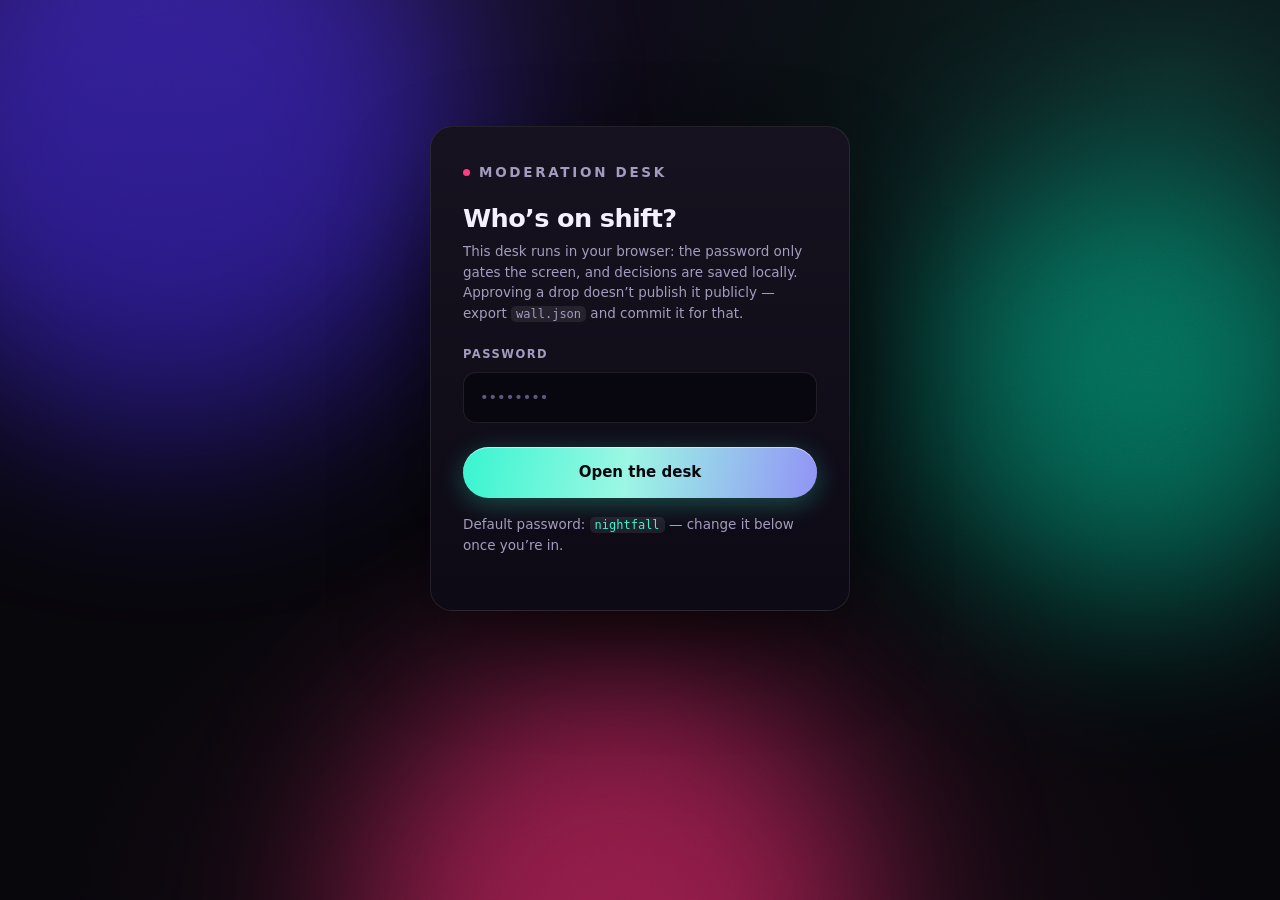
==== admin.html @ ce59684a "SPILL — anonymous confessions & exposés, static site with GitHub Actions moderation - static wall on" ====
<!doctype html>
<html lang="en">
<head>
<meta charset="utf-8" />
<meta name="viewport" content="width=device-width, initial-scale=1" />
<title>SPILL — moderation desk</title>
<meta name="robots" content="noindex" />
<link rel="stylesheet" href="styles.css" />
<style>
  .desk { max-width: 1100px; margin: 0 auto; padding: 40px clamp(16px, 4vw, 40px) 80px; }
  .login { max-width: 420px; margin: 14vh auto; padding: 32px; border: 1px solid var(--line); border-radius: 22px;
    background: linear-gradient(180deg, #16121f, #0d0a15); box-shadow: 0 40px 120px -40px #000; }
  .login h1 { font-size: 1.6rem; margin-bottom: 8px; }
  .login p { color: var(--muted); font-size: 13.5px; margin-bottom: 22px; }
  .desk-head { display: flex; align-items: center; gap: 16px; flex-wrap: wrap; padding-bottom: 20px; border-bottom: 1px solid var(--line); }
  .desk-head h1 { font-size: 1.5rem; margin-right: auto; }
  .desk-stats { display: flex; gap: 10px; flex-wrap: wrap; margin: 24px 0; }
  .chip { font-size: 12.5px; color: var(--muted); border: 1px solid var(--line); border-radius: 999px; padding: 7px 14px; background: rgba(255,255,255,.035); }
  .chip b { color: var(--ink); font-variant-numeric: tabular-nums; }
  .qcard { border: 1px solid var(--line); border-radius: 18px; padding: 22px; margin-bottom: 14px;
    background: linear-gradient(180deg, rgba(255,255,255,.05), rgba(255,255,255,.012)), var(--panel-solid); }
  .qcard.flagged { border-color: rgba(255, 204, 102, .45); }
  .qcard.reported { border-color: rgba(255, 61, 132, .5); }
  .qmeta { display: flex; align-items: center; gap: 10px; flex-wrap: wrap; font-size: 11.5px; color: var(--muted-2); margin-bottom: 12px; font-family: var(--mono); }
  .qcard h3 { font-size: 1.05rem; margin-bottom: 10px; }
  .qbody { font-size: 14px; color: #cfc8e6; white-space: pre-wrap; line-height: 1.6; overflow-wrap: anywhere; }
  .qactions { display: flex; gap: 9px; flex-wrap: wrap; align-items: center; margin-top: 18px; padding-top: 16px; border-top: 1px solid var(--line); }
  .qactions input { flex: 1; min-width: 180px; padding: 10px 14px; border-radius: 11px; border: 1px solid var(--line);
    background: rgba(6,5,12,.6); outline: none; font-size: 13px; }
  .btn-approve { border: 0; color: #06070c; background: linear-gradient(100deg, var(--cyan), #9cf7e4); }
  .btn-reject { border: 1px solid rgba(255,61,132,.5); color: #ff9ab8; background: rgba(255,61,132,.08); }
  .recent-row { display: flex; align-items: center; gap: 12px; padding: 12px 16px; border: 1px solid var(--line);
    border-radius: 12px; margin-bottom: 8px; font-size: 13px; background: rgba(255,255,255,.025); }
  .recent-row .ttl { flex: 1; overflow: hidden; text-overflow: ellipsis; white-space: nowrap; }
  .tabs { display: flex; gap: 8px; margin: 24px 0 18px; }
  .tabs button { border: 1px solid var(--line); background: rgba(255,255,255,.03); color: var(--muted); padding: 8px 16px; border-radius: 999px; font-size: 13px; font-weight: 650; }
  .tabs button.on { color: #06070c; background: var(--ink); border-color: transparent; }
  .section-title { font-size: 12px; letter-spacing: .16em; text-transform: uppercase; color: var(--muted-2); font-weight: 700; margin: 26px 0 12px; }
</style>
</head>
<body>
<div class="aurora" aria-hidden="true"><span class="orb orb-a"></span><span class="orb orb-b"></span><span class="orb orb-c"></span></div>
<div class="grain" aria-hidden="true"></div>

<section class="login" id="login">
  <p class="eyebrow"><span class="pulse"></span> moderation desk</p>
  <h1>Who’s on shift?</h1>
  <p>This desk runs in your browser: the password only gates the screen, and decisions are saved locally.
  Approving a drop doesn’t publish it publicly — export <code>wall.json</code> and commit it for that.</p>
  <label class="field">
    <span>Password</span>
    <input id="password" type="password" placeholder="••••••••" autocomplete="current-password" />
  </label>
  <p class="form-error" id="loginError" hidden></p>
  <button class="btn btn-primary btn-lg" id="loginBtn" style="width:100%;margin-top:8px">Open the desk</button>
  <p class="hint" style="margin-top:16px">Default password: <code style="color:var(--cyan)">nightfall</code> — change it below once you’re in.</p>
</section>

<main class="desk" id="desk" hidden>
  <div class="desk-head">
    <h1>Review queue</h1>
    <span class="chip">live drops <b id="countApproved">0</b></span>
    <button class="btn btn-ghost" id="refresh">Refresh</button>
    <button class="btn btn-ghost" id="logout">Sign out</button>
  </div>

  <div class="desk-stats" id="deskStats"></div>

  <div class="tabs">
    <button class="on" data-tab="queue">Queue</button>
    <button data-tab="recent">Recent decisions</button>
    <button data-tab="publish">Publish</button>
  </div>

  <div id="queueWrap">
    <div class="section-title">Waiting on a human</div>
    <div id="queue"></div>
  </div>

  <div id="recentWrap" hidden>
    <div class="section-title">Last 40 decisions</div>
    <div id="recent"></div>
  </div>

  <div id="publishWrap" hidden>
    <div class="section-title">Turn approved drops into the public wall</div>
    <p class="hint" style="margin-bottom:14px;max-width:74ch">
      Everything approved in this browser gets merged with the current <code>data/wall.json</code>.
      Copy the result, paste it over <code>data/wall.json</code> in your repo, commit — GitHub Pages
      rebuilds in about a minute and the drops appear for every visitor.
    </p>
    <div class="qactions" style="border:0;padding:0;margin-bottom:12px">
      <button class="btn btn-primary" id="genWall">Generate wall.json</button>
      <button class="btn btn-ghost" id="copyWall">Copy</button>
      <button class="btn btn-ghost" id="downloadWall">Download</button>
      <button class="btn btn-reject" id="resetAll">Reset this browser’s data</button>
    </div>
    <textarea id="wallOut" rows="14" spellcheck="false" placeholder="Click “Generate wall.json” — the merged JSON shows up here."
      style="width:100%;padding:14px;border-radius:14px;border:1px solid var(--line);background:rgba(6,5,12,.65);
      font-family:var(--mono);font-size:12px;line-height:1.5;outline:none;resize:vertical"></textarea>

    <div class="section-title" style="margin-top:30px">Desk password</div>
    <div class="qactions" style="border:0;padding:0">
      <input id="newPass" type="password" placeholder="new local password" style="max-width:280px" />
      <button class="btn btn-ghost" id="savePass">Save</button>
    </div>
  </div>
</main>

<div class="toast" id="toast" hidden></div>
<script src="store.js"></script>
<script src="admin.js"></script>
</body>
</html>
---- styles.css ----
:root {
  --bg: #07060b;
  --bg-2: #0b0912;
  --panel: rgba(20, 17, 32, 0.72);
  --panel-solid: #141120;
  --line: rgba(255, 255, 255, 0.09);
  --line-strong: rgba(255, 255, 255, 0.16);
  --ink: #f4f1ff;
  --muted: #a49cbe;
  --muted-2: #7a7295;
  --cyan: #38f5d0;
  --magenta: #ff3d84;
  --violet: #8b5cff;
  --amber: #ffcc66;
  --radius: 20px;
  --font: "Inter", ui-sans-serif, system-ui, -apple-system, "Segoe UI", Roboto, "Helvetica Neue", sans-serif;
  --mono: ui-monospace, "SF Mono", SFMono-Regular, Menlo, Consolas, monospace;
}

* { box-sizing: border-box; }

html { scroll-behavior: smooth; }

body {
  margin: 0;
  background: var(--bg);
  color: var(--ink);
  font-family: var(--font);
  font-size: 16px;
  line-height: 1.55;
  -webkit-font-smoothing: antialiased;
  overflow-x: hidden;
}

h1, h2, h3 { margin: 0; line-height: 1.08; letter-spacing: -0.025em; font-weight: 800; }
p { margin: 0; }
a { color: inherit; text-decoration: none; }
button, input, textarea, select { font: inherit; color: inherit; }
button { cursor: pointer; }
::selection { background: rgba(139, 92, 255, 0.45); color: #fff; }

/* ── background ─────────────────────────────────────────── */
.aurora {
  position: fixed;
  inset: 0;
  z-index: -2;
  overflow: hidden;
  background:
    radial-gradient(1200px 700px at 12% -10%, rgba(139, 92, 255, 0.20), transparent 60%),
    radial-gradient(900px 600px at 92% 8%, rgba(56, 245, 208, 0.13), transparent 60%),
    radial-gradient(900px 700px at 50% 105%, rgba(255, 61, 132, 0.13), transparent 65%),
    var(--bg);
}
.orb {
  position: absolute;
  border-radius: 50%;
  filter: blur(90px);
  opacity: 0.5;
  animation: drift 26s ease-in-out infinite alternate;
}
.orb-a { width: 46vw; height: 46vw; left: -10vw; top: -12vw; background: #4b2cff; }
.orb-b { width: 34vw; height: 34vw; right: -6vw; top: 18vh; background: #00d3a7; animation-delay: -9s; }
.orb-c { width: 40vw; height: 40vw; left: 28vw; bottom: -22vw; background: #ff2d78; animation-delay: -16s; }
@keyframes drift {
  from { transform: translate3d(0, 0, 0) scale(1); }
  to { transform: translate3d(4vw, 5vh, 0) scale(1.16); }
}

.grain {
  position: fixed;
  inset: 0;
  z-index: -1;
  pointer-events: none;
  opacity: 0.22;
  mix-blend-mode: overlay;
  background-image: url("data:image/svg+xml,%3Csvg xmlns='http://www.w3.org/2000/svg' width='160' height='160'%3E%3Cfilter id='n'%3E%3CfeTurbulence type='fractalNoise' baseFrequency='0.85' numOctaves='3'/%3E%3C/filter%3E%3Crect width='160' height='160' filter='url(%23n)' opacity='0.55'/%3E%3C/svg%3E");
}

/* ── top bar ────────────────────────────────────────────── */
.topbar {
  position: sticky;
  top: 0;
  z-index: 40;
  display: flex;
  align-items: center;
  gap: 22px;
  padding: 16px clamp(16px, 4vw, 48px);
  background: rgba(7, 6, 11, 0.66);
  backdrop-filter: blur(18px) saturate(140%);
  border-bottom: 1px solid var(--line);
}
.wordmark {
  display: flex;
  align-items: center;
  gap: 9px;
  font-weight: 900;
  font-size: 19px;
  letter-spacing: 0.16em;
}
.wordmark .dot {
  width: 10px; height: 10px; border-radius: 50%;
  background: var(--cyan);
  box-shadow: 0 0 14px var(--cyan), 0 0 34px rgba(56, 245, 208, 0.6);
  animation: pulseDot 3.4s ease-in-out infinite;
}
@keyframes pulseDot { 50% { transform: scale(0.72); opacity: 0.7; } }
.wordmark-sub {
  font-size: 10px;
  letter-spacing: 0.22em;
  color: var(--muted-2);
  font-weight: 600;
  text-transform: uppercase;
  border-left: 1px solid var(--line-strong);
  padding-left: 10px;
  margin-left: 2px;
}
.topnav { display: flex; align-items: center; gap: 22px; margin-left: auto; font-size: 14px; color: var(--muted); }
.topnav a:hover, .linkbtn:hover { color: var(--ink); }
.linkbtn { background: none; border: 0; padding: 0; color: var(--muted); font-size: 14px; }

/* ── buttons ────────────────────────────────────────────── */
.btn {
  border: 1px solid var(--line-strong);
  background: rgba(255, 255, 255, 0.04);
  color: var(--ink);
  padding: 10px 18px;
  border-radius: 999px;
  font-weight: 650;
  font-size: 14px;
  transition: transform 0.18s ease, background 0.18s ease, box-shadow 0.28s ease, border-color 0.18s ease;
  white-space: nowrap;
}
.btn:hover { transform: translateY(-1px); background: rgba(255, 255, 255, 0.08); }
.btn:active { transform: translateY(0) scale(0.99); }
.btn-primary {
  border: 0;
  color: #06070c;
  background: linear-gradient(100deg, var(--cyan), #9cf7e4 46%, var(--violet) 130%);
  box-shadow: 0 6px 26px rgba(56, 245, 208, 0.28), inset 0 1px 0 rgba(255, 255, 255, 0.5);
}
.btn-primary:hover { box-shadow: 0 10px 34px rgba(56, 245, 208, 0.42); background: linear-gradient(100deg, #5cf9dd, #b5fbec 46%, #9d75ff 130%); }
.btn-ghost:hover { border-color: rgba(255, 61, 132, 0.5); color: #fff; }
.btn-lg { padding: 14px 26px; font-size: 15px; }
.btn:disabled { opacity: 0.55; cursor: not-allowed; transform: none; }

/* ── hero ───────────────────────────────────────────────── */
main { max-width: 1180px; margin: 0 auto; padding: 0 clamp(16px, 4vw, 40px); }

.hero { padding: clamp(48px, 9vw, 110px) 0 clamp(32px, 5vw, 56px); }
.eyebrow {
  display: inline-flex;
  align-items: center;
  gap: 9px;
  font-size: 11.5px;
  letter-spacing: 0.2em;
  text-transform: uppercase;
  color: var(--muted);
  font-weight: 650;
  margin-bottom: 22px;
}
.pulse {
  width: 7px; height: 7px; border-radius: 50%;
  background: var(--magenta);
  box-shadow: 0 0 0 0 rgba(255, 61, 132, 0.6);
  animation: ring 2.4s infinite;
}
@keyframes ring {
  0% { box-shadow: 0 0 0 0 rgba(255, 61, 132, 0.55); }
  70% { box-shadow: 0 0 0 9px rgba(255, 61, 132, 0); }
  100% { box-shadow: 0 0 0 0 rgba(255, 61, 132, 0); }
}
.hero h1 {
  font-size: clamp(2.4rem, 6.4vw, 4.6rem);
  max-width: 20ch;
  text-shadow: 0 0 70px rgba(139, 92, 255, 0.35);
}
.hero h1 em {
  font-style: normal;
  background: linear-gradient(96deg, var(--cyan), var(--violet) 55%, var(--magenta));
  -webkit-background-clip: text;
  background-clip: text;
  color: transparent;
}
.lede {
  margin-top: 26px;
  max-width: 58ch;
  color: var(--muted);
  font-size: clamp(1rem, 1.6vw, 1.1rem);
}
.hero-actions { display: flex; flex-wrap: wrap; gap: 12px; margin-top: 32px; }

.stats {
  display: grid;
  grid-template-columns: repeat(4, minmax(0, 1fr));
  gap: 12px;
  margin: 46px 0 0;
  padding: 0;
}
.stats > div {
  padding: 18px 20px;
  border: 1px solid var(--line);
  border-radius: 16px;
  background: linear-gradient(180deg, rgba(255, 255, 255, 0.045), rgba(255, 255, 255, 0.012));
  backdrop-filter: blur(8px);
}
.stats dt { font-size: 11px; letter-spacing: 0.16em; text-transform: uppercase; color: var(--muted-2); font-weight: 650; }
.stats dd { margin: 6px 0 0; font-size: clamp(1.4rem, 3vw, 1.9rem); font-weight: 800; letter-spacing: -0.03em; font-variant-numeric: tabular-nums; }

/* ── feed ───────────────────────────────────────────────── */
.feed { padding: 30px 0 10px; }
.feed-head {
  display: flex;
  flex-wrap: wrap;
  align-items: center;
  gap: 16px;
  padding-bottom: 22px;
  border-bottom: 1px solid var(--line);
}
.feed-head h2 { font-size: clamp(1.4rem, 3vw, 1.9rem); margin-right: auto; }
.feed-tools { display: flex; flex-wrap: wrap; align-items: center; gap: 10px; }
.segmented {
  display: flex;
  padding: 4px;
  gap: 2px;
  border: 1px solid var(--line);
  border-radius: 999px;
  background: rgba(255, 255, 255, 0.035);
}
.segmented button {
  border: 0;
  background: none;
  color: var(--muted);
  padding: 7px 15px;
  border-radius: 999px;
  font-size: 13px;
  font-weight: 650;
  transition: all 0.18s ease;
}
.segmented button[aria-selected="true"] {
  color: #06070c;
  background: var(--ink);
  box-shadow: 0 2px 12px rgba(255, 255, 255, 0.18);
}
.search {
  display: flex;
  align-items: center;
  gap: 8px;
  padding: 8px 14px;
  border: 1px solid var(--line);
  border-radius: 999px;
  background: rgba(255, 255, 255, 0.035);
}
.search svg { width: 15px; height: 15px; fill: none; stroke: var(--muted-2); stroke-width: 2; }
.search input { border: 0; background: none; outline: none; width: 150px; font-size: 13px; }
.search input::placeholder { color: var(--muted-2); }
select#sort {
  padding: 9px 14px;
  border: 1px solid var(--line);
  border-radius: 999px;
  background: rgba(255, 255, 255, 0.035);
  font-size: 13px;
  outline: none;
}
select#sort option { background: var(--panel-solid); }

.cards {
  columns: 3;
  column-gap: 18px;
  padding: 26px 0 40px;
}
@media (max-width: 980px) { .cards { columns: 2; } }
@media (max-width: 640px) { .cards { columns: 1; } }

.card {
  break-inside: avoid;
  margin-bottom: 18px;
  padding: 22px;
  border-radius: var(--radius);
  border: 1px solid var(--line);
  background:
    linear-gradient(180deg, rgba(255, 255, 255, 0.055), rgba(255, 255, 255, 0.014)),
    var(--panel-solid);
  position: relative;
  overflow: hidden;
  transition: transform 0.25s cubic-bezier(0.2, 0.8, 0.2, 1), border-color 0.25s ease, box-shadow 0.3s ease;
  animation: rise 0.5s ease both;
}
@keyframes rise { from { opacity: 0; transform: translateY(14px); } }
.card:hover {
  transform: translateY(-3px);
  border-color: var(--line-strong);
  box-shadow: 0 24px 60px -28px rgba(0, 0, 0, 0.9);
}
.card::before {
  content: "";
  position: absolute;
  inset: 0 0 auto;
  height: 2px;
  background: linear-gradient(90deg, transparent, var(--edge, var(--cyan)), transparent);
  opacity: 0.85;
}
.card.is-expose { --edge: var(--magenta); }

.card-top { display: flex; align-items: center; gap: 9px; margin-bottom: 14px; flex-wrap: wrap; }
.pill {
  font-size: 10px;
  font-weight: 800;
  letter-spacing: 0.14em;
  text-transform: uppercase;
  padding: 4px 9px;
  border-radius: 6px;
  color: #06070c;
  background: var(--cyan);
}
.is-expose .pill { background: var(--magenta); color: #fff; }
.alias { font-family: var(--mono); font-size: 11.5px; color: var(--muted); }
.dotsep { color: var(--muted-2); font-size: 11px; }
.time { font-size: 11.5px; color: var(--muted-2); margin-left: auto; }
.card h3 { font-size: 1.06rem; line-height: 1.3; margin-bottom: 10px; letter-spacing: -0.015em; }
.card-body {
  color: #cfc8e6;
  font-size: 14.5px;
  line-height: 1.62;
  white-space: pre-wrap;
  overflow-wrap: anywhere;
  display: -webkit-box;
  -webkit-line-clamp: 9;
  -webkit-box-orient: vertical;
  overflow: hidden;
}
.card.is-open .card-body { -webkit-line-clamp: unset; display: block; }
.more {
  margin-top: 8px;
  background: none;
  border: 0;
  padding: 0;
  color: var(--cyan);
  font-size: 12.5px;
  font-weight: 650;
}
.tags { display: flex; flex-wrap: wrap; gap: 6px; margin-top: 14px; }
.tag {
  font-size: 11.5px;
  color: var(--muted);
  background: rgba(255, 255, 255, 0.05);
  border: 1px solid var(--line);
  padding: 3px 9px;
  border-radius: 999px;
}
.card-foot {
  display: flex;
  align-items: center;
  gap: 7px;
  margin-top: 18px;
  padding-top: 15px;
  border-top: 1px solid var(--line);
}
.react {
  display: inline-flex;
  align-items: center;
  gap: 6px;
  padding: 6px 11px;
  border-radius: 999px;
  border: 1px solid var(--line);
  background: rgba(255, 255, 255, 0.03);
  color: var(--muted);
  font-size: 12.5px;
  font-weight: 650;
  font-variant-numeric: tabular-nums;
  transition: all 0.16s ease;
}
.react:hover { color: #fff; border-color: var(--line-strong); background: rgba(255, 255, 255, 0.075); }
.react.is-on { color: #06070c; background: var(--cyan); border-color: transparent; }
.react[data-kind="oof"].is-on { background: var(--magenta); color: #fff; }
.react span.ico { font-size: 13px; line-height: 1; }
.flag {
  margin-left: auto;
  background: none;
  border: 0;
  color: var(--muted-2);
  font-size: 11.5px;
  padding: 4px;
}
.flag:hover { color: var(--magenta); }
.empty { text-align: center; color: var(--muted-2); padding: 60px 0 80px; }

/* ── rules ──────────────────────────────────────────────── */
.rules { padding: clamp(40px, 7vw, 90px) 0 clamp(30px, 5vw, 60px); }
.rules h2 { font-size: clamp(1.6rem, 3.6vw, 2.4rem); margin-bottom: 28px; }
.rules-grid { display: grid; grid-template-columns: repeat(auto-fit, minmax(250px, 1fr)); gap: 14px; }
.rules-grid article {
  padding: 24px;
  border-radius: 18px;
  border: 1px solid var(--line);
  background: linear-gradient(170deg, rgba(255, 255, 255, 0.05), rgba(255, 255, 255, 0.012));
}
.num { font-family: var(--mono); font-size: 11px; color: var(--cyan); letter-spacing: 0.1em; }
.rules-grid h3 { font-size: 1.02rem; margin: 12px 0 9px; line-height: 1.3; }
.rules-grid p { color: var(--muted); font-size: 13.8px; }
.privacy {
  margin-top: 16px;
  padding: 26px;
  border-radius: 18px;
  border: 1px solid rgba(56, 245, 208, 0.22);
  background: linear-gradient(120deg, rgba(56, 245, 208, 0.09), rgba(139, 92, 255, 0.07));
}
.privacy h3 { font-size: 1rem; margin-bottom: 10px; }
.privacy p { color: #c3bcdd; font-size: 13.8px; max-width: 82ch; }

.footer {
  max-width: 1180px;
  margin: 0 auto;
  padding: 34px clamp(16px, 4vw, 40px) 60px;
  display: flex;
  justify-content: space-between;
  gap: 14px;
  flex-wrap: wrap;
  color: var(--muted-2);
  font-size: 12.5px;
  border-top: 1px solid var(--line);
}
.footer a:hover { color: var(--cyan); }

/* ── modal / composer ───────────────────────────────────── */
.modal { position: fixed; inset: 0; z-index: 90; display: grid; place-items: center; padding: 20px; }
.modal[hidden] { display: none; }
.modal-scrim {
  position: absolute;
  inset: 0;
  background: rgba(4, 3, 8, 0.78);
  backdrop-filter: blur(10px);
  animation: fade 0.25s ease;
}
@keyframes fade { from { opacity: 0; } }
.modal-card {
  position: relative;
  width: min(620px, 100%);
  max-height: 90vh;
  overflow-y: auto;
  padding: clamp(24px, 4vw, 36px);
  border-radius: 26px;
  border: 1px solid var(--line-strong);
  background: linear-gradient(180deg, #16121f, #0d0a15 70%);
  box-shadow: 0 40px 120px -30px rgba(0, 0, 0, 0.95), 0 0 0 1px rgba(139, 92, 255, 0.12);
  animation: pop 0.28s cubic-bezier(0.2, 0.9, 0.2, 1);
  scrollbar-width: thin;
}
@keyframes pop { from { opacity: 0; transform: translateY(16px) scale(0.985); } }
.modal-x {
  position: absolute;
  top: 16px;
  right: 18px;
  width: 34px;
  height: 34px;
  border-radius: 50%;
  border: 1px solid var(--line);
  background: rgba(255, 255, 255, 0.04);
  color: var(--muted);
  font-size: 20px;
  line-height: 1;
  display: grid;
  place-items: center;
}
.modal-x:hover { color: #fff; background: rgba(255, 255, 255, 0.1); }
.modal-card h2 { font-size: clamp(1.5rem, 3.4vw, 2rem); margin-bottom: 8px; }
.modal-card .eyebrow { margin-bottom: 12px; }

.type-toggle { display: grid; grid-template-columns: 1fr 1fr; gap: 10px; margin: 24px 0 20px; }
@media (max-width: 520px) { .type-toggle { grid-template-columns: 1fr; } }
.type-toggle button {
  text-align: left;
  padding: 15px 16px;
  border-radius: 15px;
  border: 1px solid var(--line);
  background: rgba(255, 255, 255, 0.028);
  transition: all 0.18s ease;
}
.type-toggle button strong { display: block; font-size: 14px; margin-bottom: 5px; }
.type-toggle button span { font-size: 12.2px; color: var(--muted-2); line-height: 1.45; display: block; }
.type-toggle button.is-on {
  border-color: rgba(56, 245, 208, 0.6);
  background: linear-gradient(160deg, rgba(56, 245, 208, 0.13), rgba(139, 92, 255, 0.08));
  box-shadow: 0 0 0 1px rgba(56, 245, 208, 0.18), 0 12px 34px -20px rgba(56, 245, 208, 0.8);
}
.type-toggle button[data-type="expose"].is-on {
  border-color: rgba(255, 61, 132, 0.6);
  background: linear-gradient(160deg, rgba(255, 61, 132, 0.14), rgba(139, 92, 255, 0.1));
  box-shadow: 0 0 0 1px rgba(255, 61, 132, 0.2), 0 12px 34px -20px rgba(255, 61, 132, 0.8);
}

.field { display: block; margin-bottom: 16px; }
.field > span {
  display: flex;
  justify-content: space-between;
  align-items: baseline;
  gap: 10px;
  font-size: 11.5px;
  letter-spacing: 0.13em;
  text-transform: uppercase;
  color: var(--muted);
  font-weight: 650;
  margin-bottom: 8px;
}
.field > span b { font-weight: 600; color: var(--muted-2); letter-spacing: 0.04em; font-variant-numeric: tabular-nums; }
.field > span i { font-style: normal; text-transform: none; letter-spacing: 0; color: var(--muted-2); font-size: 11.5px; font-weight: 500; }
.field input, .field textarea {
  width: 100%;
  padding: 13px 16px;
  border-radius: 13px;
  border: 1px solid var(--line);
  background: rgba(6, 5, 12, 0.65);
  outline: none;
  font-size: 14.5px;
  resize: vertical;
  transition: border-color 0.18s ease, box-shadow 0.18s ease;
}
.field input:focus, .field textarea:focus {
  border-color: rgba(56, 245, 208, 0.55);
  box-shadow: 0 0 0 3px rgba(56, 245, 208, 0.12);
}
.field input::placeholder, .field textarea::placeholder { color: #5f5878; }

.safety {
  display: flex;
  gap: 10px;
  align-items: flex-start;
  padding: 12px 14px;
  border-radius: 12px;
  border: 1px solid var(--line);
  background: rgba(255, 255, 255, 0.03);
  font-size: 12.6px;
  color: var(--muted);
  margin-bottom: 18px;
  line-height: 1.5;
}
.safety-dot { width: 8px; height: 8px; border-radius: 50%; background: var(--muted-2); margin-top: 5px; flex: none; }
.safety.warn { border-color: rgba(255, 204, 102, 0.4); background: rgba(255, 204, 102, 0.08); color: #e8d6a8; }
.safety.warn .safety-dot { background: var(--amber); box-shadow: 0 0 10px var(--amber); }
.safety.ok { border-color: rgba(56, 245, 208, 0.32); background: rgba(56, 245, 208, 0.07); color: #b9f2e6; }
.safety.ok .safety-dot { background: var(--cyan); box-shadow: 0 0 10px var(--cyan); }

.consent {
  display: flex;
  gap: 11px;
  align-items: flex-start;
  font-size: 12.6px;
  color: var(--muted);
  line-height: 1.55;
  margin-bottom: 22px;
  cursor: pointer;
}
.consent input {
  appearance: none;
  width: 19px;
  height: 19px;
  flex: none;
  margin-top: 2px;
  border: 1px solid var(--line-strong);
  border-radius: 6px;
  background: rgba(255, 255, 255, 0.05);
  display: grid;
  place-items: center;
  transition: all 0.15s ease;
}
.consent input:checked { background: var(--cyan); border-color: var(--cyan); }
.consent input:checked::after { content: "✓"; color: #06070c; font-size: 13px; font-weight: 900; }

.composer-actions { display: flex; align-items: center; gap: 14px; flex-wrap: wrap; }
.hint { font-size: 12px; color: var(--muted-2); }
.form-error { margin-top: 14px; color: #ff8fa8; font-size: 13px; }

.success-mark {
  width: 56px; height: 56px;
  border-radius: 50%;
  display: grid; place-items: center;
  font-size: 26px;
  color: #06070c;
  background: linear-gradient(140deg, var(--cyan), var(--violet));
  box-shadow: 0 0 40px rgba(56, 245, 208, 0.45);
  margin-bottom: 20px;
}
.success-copy { color: var(--muted); font-size: 14px; margin: 10px 0 18px; max-width: 46ch; }
.code-box {
  display: flex;
  align-items: center;
  gap: 12px;
  padding: 14px 18px;
  border-radius: 14px;
  border: 1px dashed rgba(56, 245, 208, 0.45);
  background: rgba(56, 245, 208, 0.07);
  margin-bottom: 12px;
}
.code-box code {
  font-family: var(--mono);
  font-size: 19px;
  letter-spacing: 0.22em;
  color: var(--cyan);
  flex: 1;
  overflow: hidden;
  text-overflow: ellipsis;
}

.tracker-list { display: grid; gap: 8px; margin: 18px 0 0; }
.track-row {
  display: flex;
  align-items: center;
  gap: 12px;
  padding: 13px 15px;
  border-radius: 12px;
  border: 1px solid var(--line);
  background: rgba(255, 255, 255, 0.03);
  font-size: 13px;
}
.tcode { font-family: var(--mono); font-size: 12px; color: var(--muted); letter-spacing: 0.1em; }
.track-row .tcode { font-size: 12px; }
.track-row .ttitle { color: var(--ink); flex: 1; overflow: hidden; text-overflow: ellipsis; white-space: nowrap; }
.status {
  font-size: 10.5px;
  font-weight: 800;
  letter-spacing: 0.1em;
  text-transform: uppercase;
  padding: 4px 9px;
  border-radius: 999px;
  white-space: nowrap;
}
.status.pending { background: rgba(255, 204, 102, 0.16); color: var(--amber); border: 1px solid rgba(255, 204, 102, 0.35); }
.status.approved { background: rgba(56, 245, 208, 0.16); color: var(--cyan); border: 1px solid rgba(56, 245, 208, 0.35); }
.status.rejected { background: rgba(255, 61, 132, 0.16); color: #ff8fb2; border: 1px solid rgba(255, 61, 132, 0.35); }
.status.unknown { background: rgba(255, 255, 255, 0.08); color: var(--muted); border: 1px solid var(--line); }
.code-lookup { display: flex; gap: 8px; }
.code-lookup input { flex: 1; }

.toast {
  position: fixed;
  left: 50%;
  bottom: 26px;
  transform: translateX(-50%);
  z-index: 120;
  padding: 12px 20px;
  border-radius: 999px;
  background: rgba(20, 17, 32, 0.95);
  border: 1px solid var(--line-strong);
  box-shadow: 0 20px 50px -20px #000;
  font-size: 13px;
  animation: pop 0.25s ease;
  max-width: 88vw;
  text-align: center;
}
.toast[hidden] { display: none; }

@media (max-width: 700px) {
  .topnav a { display: none; }
  .stats { grid-template-columns: repeat(2, 1fr); }
  .feed-head { align-items: flex-start; }
  .search input { width: 100px; }
}

/* ── static build additions ─────────────────────────────── */
.staticbar {
  display: flex;
  align-items: center;
  gap: 10px;
  flex-wrap: wrap;
  padding: 10px clamp(16px, 4vw, 48px);
  font-size: 12.5px;
  color: #cfc0ff;
  background: linear-gradient(90deg, rgba(139, 92, 255, 0.16), rgba(56, 245, 208, 0.09));
  border-bottom: 1px solid var(--line);
}
.staticbar b {
  color: #fff;
  font-size: 10.5px;
  letter-spacing: 0.14em;
  text-transform: uppercase;
}
.staticbar i { font-style: normal; color: #fff; }
.staticbar a {
  margin-left: auto;
  color: var(--cyan);
  font-size: 11px;
  letter-spacing: 0.12em;
  text-transform: uppercase;
  font-weight: 700;
}
.staticbar-dot {
  width: 7px;
  height: 7px;
  border-radius: 50%;
  background: var(--amber);
  box-shadow: 0 0 10px var(--amber);
  flex: none;
}

.publish {
  margin-top: 16px;
  padding: 26px;
  border-radius: 18px;
  border: 1px solid rgba(139, 92, 255, 0.3);
  background: linear-gradient(120deg, rgba(139, 92, 255, 0.1), rgba(255, 61, 132, 0.07));
}
.publish h3 { font-size: 1rem; margin-bottom: 10px; }
.publish p { color: #c8c1e4; font-size: 13.8px; max-width: 88ch; }
.publish em { font-style: normal; color: var(--cyan); font-weight: 650; }
code {
  font-family: var(--mono);
  font-size: 12px;
  background: rgba(255, 255, 255, 0.08);
  padding: 1px 5px;
  border-radius: 5px;
}

.publish-alt {
  margin-top: 18px;
  padding: 16px 18px;
  border-radius: 15px;
  border: 1px dashed rgba(255, 255, 255, 0.16);
  background: rgba(255, 255, 255, 0.025);
  display: flex;
  align-items: center;
  justify-content: space-between;
  gap: 14px;
  flex-wrap: wrap;
}
.publish-alt strong { display: block; font-size: 13px; margin-bottom: 4px; }
.publish-alt span {
  display: block;
  max-width: 54ch;
  font-size: 12.2px;
  color: var(--muted-2);
  line-height: 1.5;
}
.publish-alt em { font-style: normal; color: var(--cyan); font-weight: 650; }

.status.expired { background: rgba(164, 156, 190, 0.16); color: #c3bcd8; border: 1px solid rgba(164, 156, 190, 0.35); }
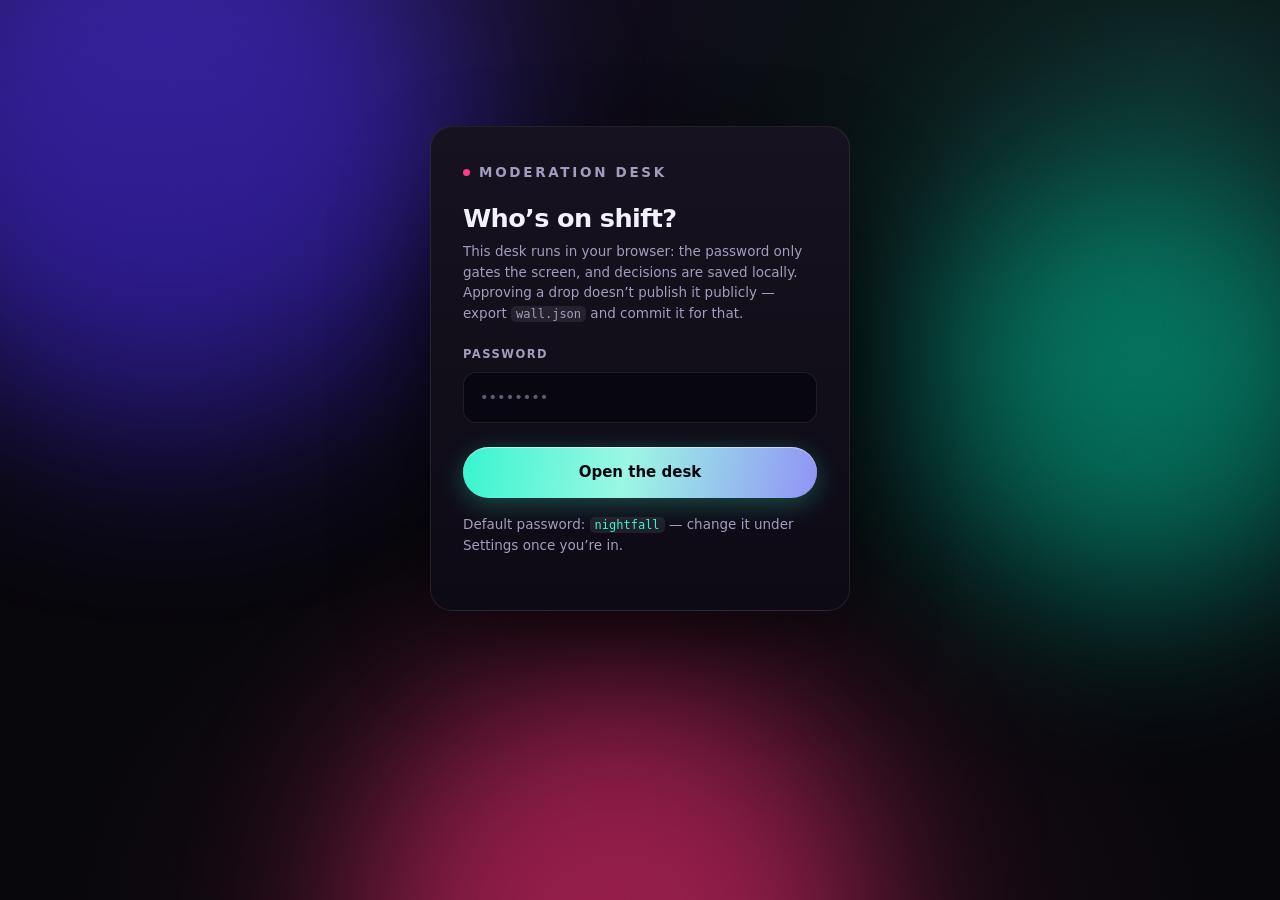
==== commit 136d5fb4: "feat: separate confession and exposé walls + a real moderation desk - confessions.html / exposes.htm" ====
--- a/admin.html
+++ b/admin.html
@@ -7,16 +7,18 @@
 <meta name="robots" content="noindex" />
 <link rel="stylesheet" href="styles.css" />
 <style>
-  .desk { max-width: 1100px; margin: 0 auto; padding: 40px clamp(16px, 4vw, 40px) 80px; }
+  .desk { max-width: 1120px; margin: 0 auto; padding: 40px clamp(16px, 4vw, 40px) 80px; }
   .login { max-width: 420px; margin: 14vh auto; padding: 32px; border: 1px solid var(--line); border-radius: 22px;
     background: linear-gradient(180deg, #16121f, #0d0a15); box-shadow: 0 40px 120px -40px #000; }
   .login h1 { font-size: 1.6rem; margin-bottom: 8px; }
   .login p { color: var(--muted); font-size: 13.5px; margin-bottom: 22px; }
   .desk-head { display: flex; align-items: center; gap: 16px; flex-wrap: wrap; padding-bottom: 20px; border-bottom: 1px solid var(--line); }
   .desk-head h1 { font-size: 1.5rem; margin-right: auto; }
-  .desk-stats { display: flex; gap: 10px; flex-wrap: wrap; margin: 24px 0; }
+  .desk-stats { display: flex; gap: 10px; flex-wrap: wrap; margin: 24px 0 6px; }
   .chip { font-size: 12.5px; color: var(--muted); border: 1px solid var(--line); border-radius: 999px; padding: 7px 14px; background: rgba(255,255,255,.035); }
   .chip b { color: var(--ink); font-variant-numeric: tabular-nums; }
+  .chip.conf b { color: var(--cyan); }
+  .chip.exp b { color: var(--magenta); }
   .qcard { border: 1px solid var(--line); border-radius: 18px; padding: 22px; margin-bottom: 14px;
     background: linear-gradient(180deg, rgba(255,255,255,.05), rgba(255,255,255,.012)), var(--panel-solid); }
   .qcard.flagged { border-color: rgba(255, 204, 102, .45); }
@@ -32,10 +34,27 @@
   .recent-row { display: flex; align-items: center; gap: 12px; padding: 12px 16px; border: 1px solid var(--line);
     border-radius: 12px; margin-bottom: 8px; font-size: 13px; background: rgba(255,255,255,.025); }
   .recent-row .ttl { flex: 1; overflow: hidden; text-overflow: ellipsis; white-space: nowrap; }
-  .tabs { display: flex; gap: 8px; margin: 24px 0 18px; }
+  .tabs { display: flex; gap: 8px; margin: 24px 0 18px; flex-wrap: wrap; }
   .tabs button { border: 1px solid var(--line); background: rgba(255,255,255,.03); color: var(--muted); padding: 8px 16px; border-radius: 999px; font-size: 13px; font-weight: 650; }
   .tabs button.on { color: #06070c; background: var(--ink); border-color: transparent; }
+  .tabs button .n { opacity: .6; margin-left: 6px; font-variant-numeric: tabular-nums; }
   .section-title { font-size: 12px; letter-spacing: .16em; text-transform: uppercase; color: var(--muted-2); font-weight: 700; margin: 26px 0 12px; }
+
+  /* live wall browser */
+  .live-tools { display: flex; gap: 10px; flex-wrap: wrap; align-items: center; margin-bottom: 16px; }
+  .live-row { border: 1px solid var(--line); border-radius: 16px; padding: 18px 20px; margin-bottom: 10px;
+    background: linear-gradient(180deg, rgba(255,255,255,.04), rgba(255,255,255,.01)), var(--panel-solid); }
+  .live-row.is-hidden { opacity: .48; border-style: dashed; }
+  .live-row.is-expose { border-left: 3px solid var(--magenta); }
+  .live-row.is-confession { border-left: 3px solid var(--cyan); }
+  .live-top { display: flex; align-items: center; gap: 10px; flex-wrap: wrap; margin-bottom: 8px; }
+  .live-row h3 { font-size: 1rem; line-height: 1.35; margin-bottom: 6px; }
+  .live-body { font-size: 13.5px; color: #c6bfdc; line-height: 1.6; white-space: pre-wrap; overflow-wrap: anywhere;
+    display: -webkit-box; -webkit-line-clamp: 3; -webkit-box-orient: vertical; overflow: hidden; }
+  .live-row.open .live-body { -webkit-line-clamp: unset; display: block; }
+  .live-actions { display: flex; gap: 8px; align-items: center; flex-wrap: wrap; margin-top: 12px; }
+  .stat-mini { font-size: 11.5px; color: var(--muted-2); font-variant-numeric: tabular-nums; }
+  .empty-note { color: var(--muted-2); font-size: 13.5px; padding: 30px 0; }
 </style>
 </head>
 <body>
@@ -53,13 +72,13 @@
   </label>
   <p class="form-error" id="loginError" hidden></p>
   <button class="btn btn-primary btn-lg" id="loginBtn" style="width:100%;margin-top:8px">Open the desk</button>
-  <p class="hint" style="margin-top:16px">Default password: <code style="color:var(--cyan)">nightfall</code> — change it below once you’re in.</p>
+  <p class="hint" style="margin-top:16px">Default password: <code style="color:var(--cyan)">nightfall</code> — change it under Settings once you’re in.</p>
 </section>
 
 <main class="desk" id="desk" hidden>
   <div class="desk-head">
-    <h1>Review queue</h1>
-    <span class="chip">live drops <b id="countApproved">0</b></span>
+    <h1>Moderation desk</h1>
+    <a class="btn btn-ghost" href="index.html">View site</a>
     <button class="btn btn-ghost" id="refresh">Refresh</button>
     <button class="btn btn-ghost" id="logout">Sign out</button>
   </div>
@@ -67,27 +86,69 @@
   <div class="desk-stats" id="deskStats"></div>
 
   <div class="tabs">
-    <button class="on" data-tab="queue">Queue</button>
-    <button data-tab="recent">Recent decisions</button>
-    <button data-tab="publish">Publish</button>
+    <button class="on" data-tab="queue">Queue <span class="n" id="nQueue"></span></button>
+    <button data-tab="confessions">Confessions <span class="n" id="nConf"></span></button>
+    <button data-tab="exposes">Exposés <span class="n" id="nExp"></span></button>
+    <button data-tab="recent">Log</button>
+    <button data-tab="publish">Publish &amp; settings</button>
   </div>
 
+  <!-- queue -->
   <div id="queueWrap">
     <div class="section-title">Waiting on a human</div>
     <div id="queue"></div>
   </div>
 
+  <!-- live walls -->
+  <div id="confessionsWrap" hidden>
+    <div class="section-title">Live on the confession wall</div>
+    <div class="live-tools">
+      <div class="segmented" role="tablist" aria-label="Sort">
+        <button role="tab" aria-selected="true" data-sort="new">Newest</button>
+        <button role="tab" aria-selected="false" data-sort="felt">Most felt</button>
+      </div>
+      <label class="search">
+        <svg viewBox="0 0 24 24" aria-hidden="true"><circle cx="11" cy="11" r="7"/><path d="m20 20-3.5-3.5"/></svg>
+        <input class="live-search" data-kind="confession" type="search" placeholder="search confessions" />
+      </label>
+      <span class="stat-mini" id="confSummary"></span>
+    </div>
+    <div id="confessionsList"></div>
+  </div>
+
+  <div id="exposesWrap" hidden>
+    <div class="section-title">Live on the exposé wall</div>
+    <p class="hint" style="margin-bottom:14px;max-width:76ch">
+      Claims against companies, organisations and public figures. If one of these is unsafe, wrong or
+      names a private person, hide it here and it drops out of the next <code>wall.json</code> export.
+    </p>
+    <div class="live-tools">
+      <div class="segmented" role="tablist" aria-label="Sort">
+        <button role="tab" aria-selected="true" data-sort="new">Newest</button>
+        <button role="tab" aria-selected="false" data-sort="felt">Most felt</button>
+      </div>
+      <label class="search">
+        <svg viewBox="0 0 24 24" aria-hidden="true"><circle cx="11" cy="11" r="7"/><path d="m20 20-3.5-3.5"/></svg>
+        <input class="live-search" data-kind="expose" type="search" placeholder="search exposés" />
+      </label>
+      <span class="stat-mini" id="exposeSummary"></span>
+    </div>
+    <div id="exposesList"></div>
+  </div>
+
+  <!-- recent decisions -->
   <div id="recentWrap" hidden>
     <div class="section-title">Last 40 decisions</div>
     <div id="recent"></div>
   </div>
 
+  <!-- publish + settings -->
   <div id="publishWrap" hidden>
     <div class="section-title">Turn approved drops into the public wall</div>
     <p class="hint" style="margin-bottom:14px;max-width:74ch">
-      Everything approved in this browser gets merged with the current <code>data/wall.json</code>.
-      Copy the result, paste it over <code>data/wall.json</code> in your repo, commit — GitHub Pages
-      rebuilds in about a minute and the drops appear for every visitor.
+      Everything approved in this browser gets merged with the current <code>data/wall.json</code> —
+      minus anything you hid above. Copy the result over <code>data/wall.json</code> in your repo and commit;
+      Pages rebuilds in about a minute.
     </p>
     <div class="qactions" style="border:0;padding:0;margin-bottom:12px">
       <button class="btn btn-primary" id="genWall">Generate wall.json</button>
--- a/styles.css
+++ b/styles.css
@@ -732,3 +732,36 @@
 .publish-alt em { font-style: normal; color: var(--cyan); font-weight: 650; }
 
 .status.expired { background: rgba(164, 156, 190, 0.16); color: #c3bcd8; border: 1px solid rgba(164, 156, 190, 0.35); }
+
+/* ── standalone walls (confessions.html / exposes.html) ─── */
+.topnav a.is-current { color: var(--ink); position: relative; }
+.topnav a.is-current::after {
+  content: "";
+  position: absolute;
+  left: 0; right: 0; bottom: -7px;
+  height: 2px;
+  border-radius: 2px;
+  background: var(--cyan);
+  box-shadow: 0 0 10px var(--cyan);
+}
+.topnav a.is-current.expose::after { background: var(--magenta); box-shadow: 0 0 10px var(--magenta); }
+
+.wall-hero { padding: clamp(44px, 8vw, 92px) 0 clamp(24px, 4vw, 40px); }
+.wall-hero h1 { font-size: clamp(2.1rem, 5.6vw, 3.7rem); max-width: 22ch; }
+.wall-hero.is-expose h1 em {
+  background: linear-gradient(96deg, var(--magenta), var(--violet) 58%, var(--cyan));
+  -webkit-background-clip: text;
+  background-clip: text;
+  color: transparent;
+}
+.wall-hero .stats { grid-template-columns: repeat(auto-fit, minmax(150px, 1fr)); margin-top: 34px; }
+.wall-note {
+  margin-top: 24px;
+  padding-left: 14px;
+  border-left: 2px solid rgba(255, 61, 132, 0.55);
+  max-width: 62ch;
+  font-size: 13px;
+  color: var(--muted);
+}
+.wall-note b { color: var(--ink); }
+.cards.compact { columns: 3; }
